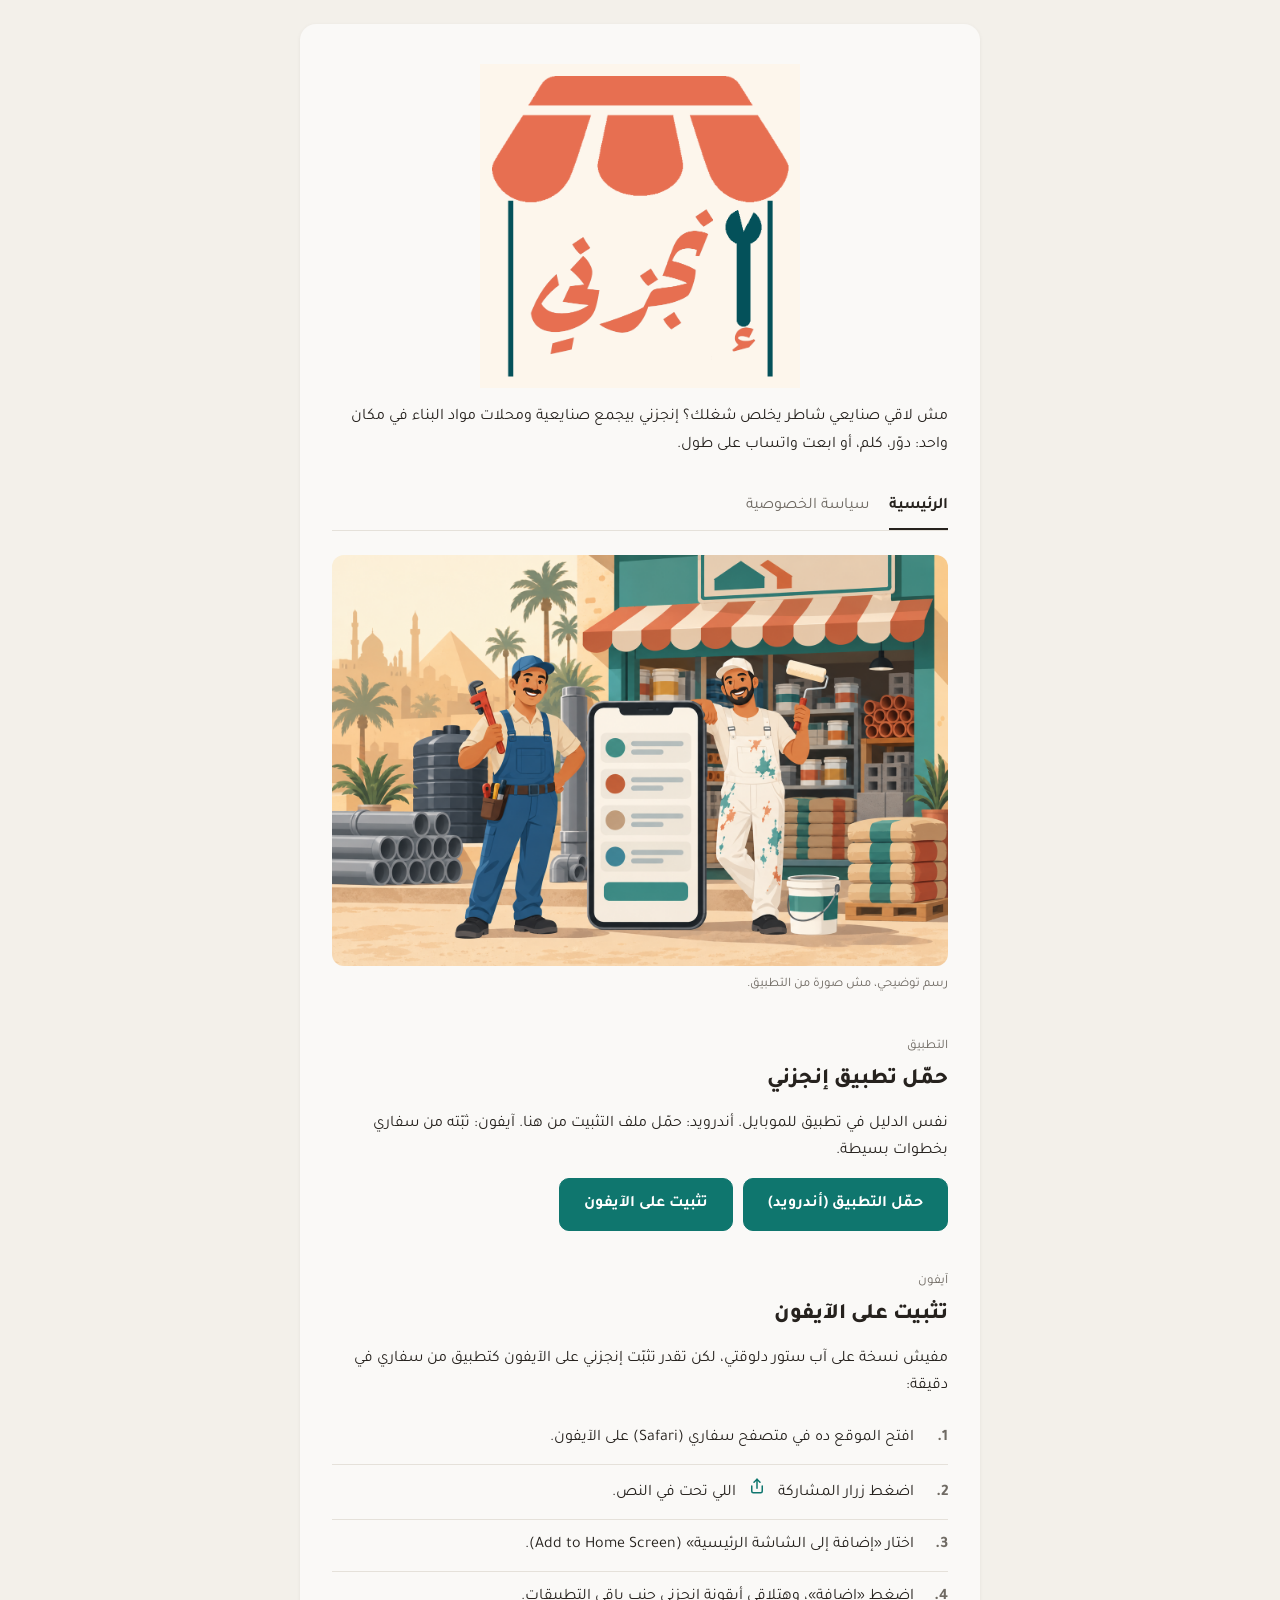
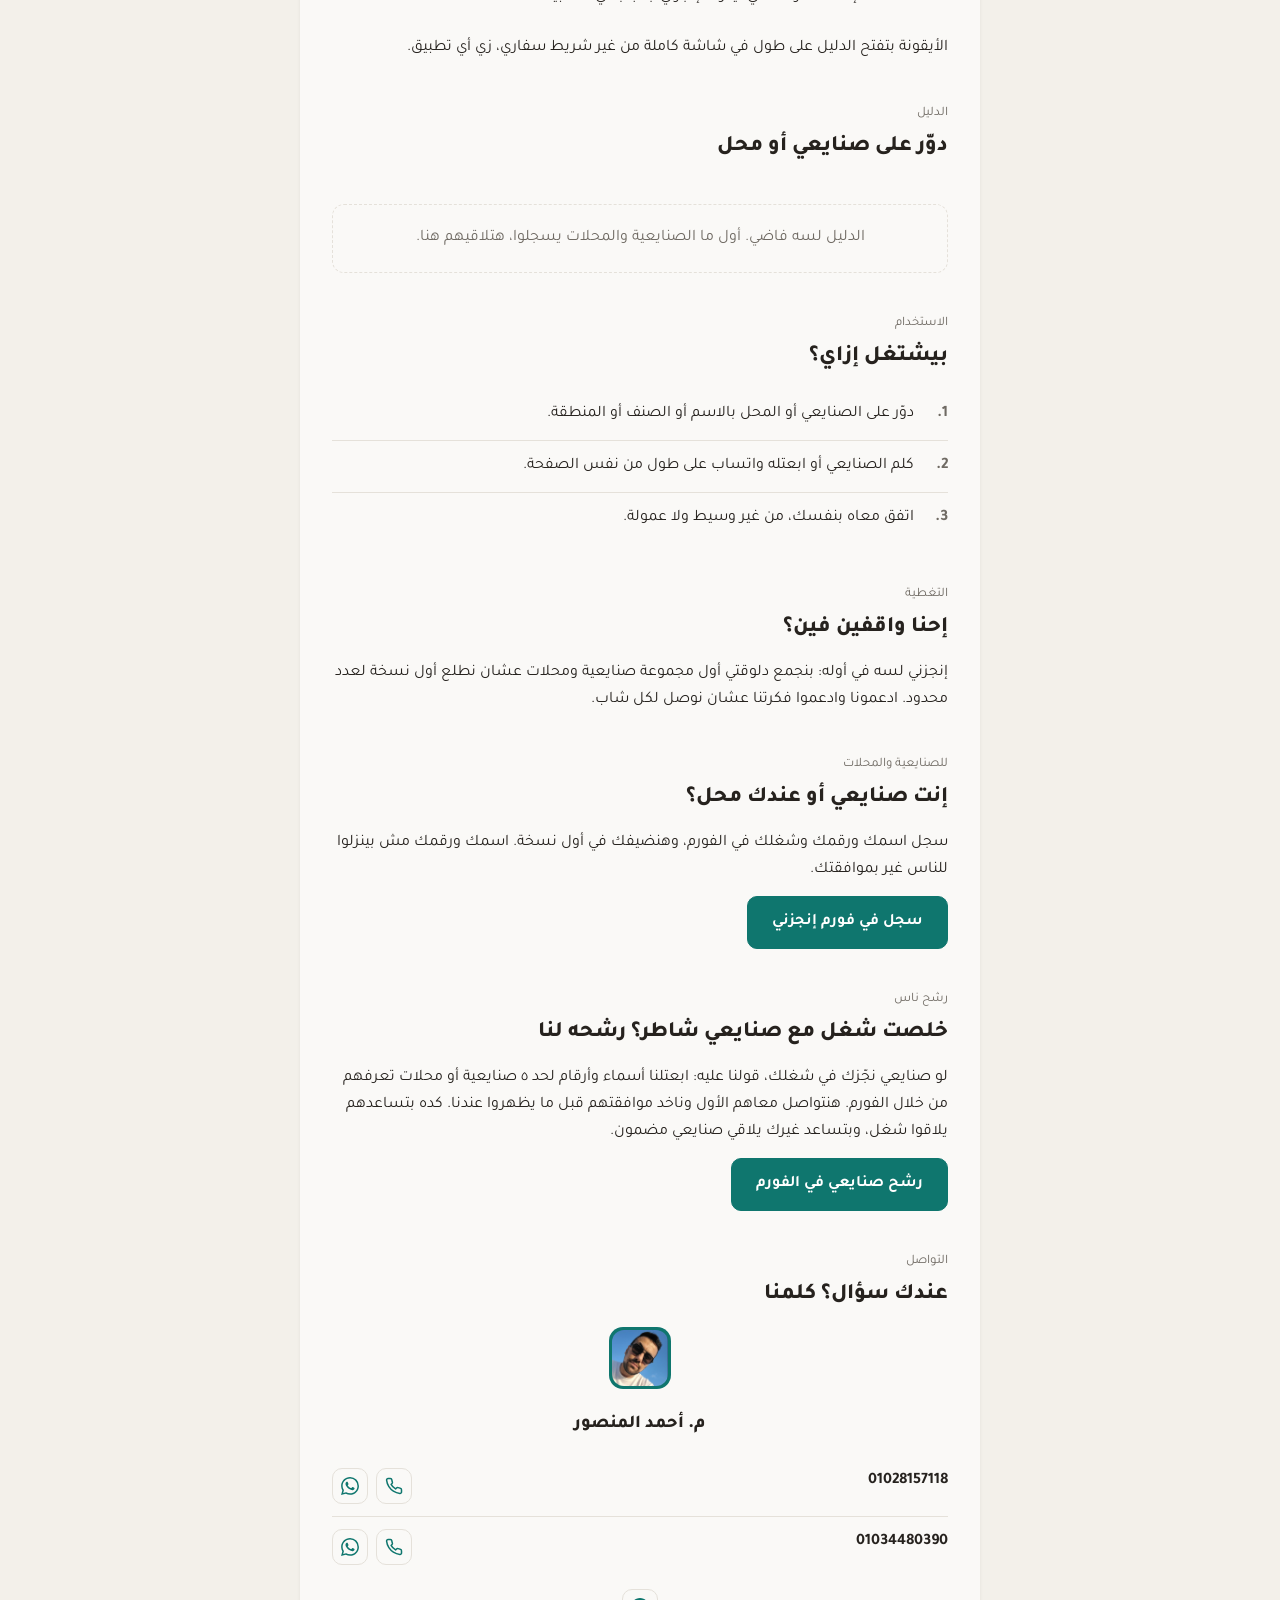
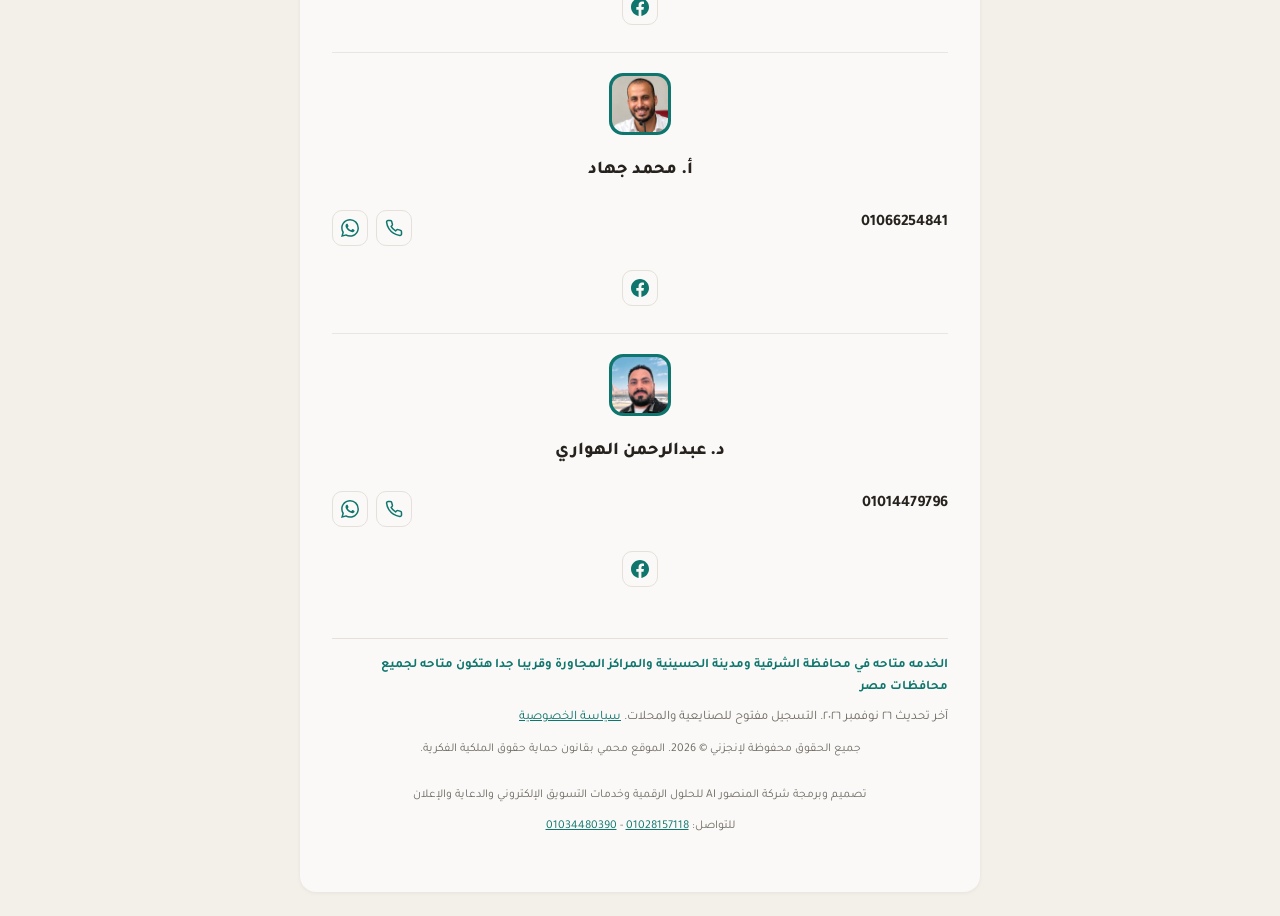
==== index.html @ d5aafbc3 "Update index.html" ====
<!DOCTYPE html>
<html lang="ar" dir="rtl">
<head>
<meta charset="utf-8">
<meta name="viewport" content="width=device-width, initial-scale=1">
<title>إنجزني: صنايعية ومحلات</title>
<meta name="description" content="مش لاقي صنايعي شاطر يخلص شغلك؟ إنجزني بيجمع صنايعية ومحلات مواد البناء في مكان واحد: دوّر، كلم، أو ابعت واتساب على طول.">
<meta name="theme-color" content="#0f766e">
<meta name="mobile-web-app-capable" content="yes">
<meta name="apple-mobile-web-app-capable" content="yes">
<meta name="apple-mobile-web-app-status-bar-style" content="black-translucent">
<meta name="apple-mobile-web-app-title" content="إنجزني">
<link rel="manifest" href="manifest.webmanifest">
<link rel="icon" type="image/png" href="icons/icon-192.png">
<link rel="apple-touch-icon" sizes="180x180" href="apple-touch-icon.png">
<link rel="apple-touch-icon" sizes="167x167" href="apple-touch-icon-167.png">
<link rel="preconnect" href="https://fonts.googleapis.com">
<link rel="preconnect" href="https://fonts.gstatic.com" crossorigin>
<link href="https://fonts.googleapis.com/css2?family=Tajawal:wght@400;700;800&display=swap" rel="stylesheet">
<link rel="stylesheet" href="style.css?v=18">
</head>
<body>
<div class="anj-shell">

    <header>
        <h1 class="anj-header-title"><img class="anj-header-logo" src="logo-header.png" alt="إنجزني" width="320"></h1>
        <p class="anj-intro">مش لاقي صنايعي شاطر يخلص شغلك؟ إنجزني بيجمع صنايعية ومحلات مواد البناء في مكان واحد: دوّر، كلم، أو ابعت واتساب على طول.</p>
    </header>

    <nav class="anj-nav" aria-label="صفحات التطبيق">
        <a href="index.html" aria-current="page">الرئيسية</a>
        <a href="privacy.html">سياسة الخصوصية</a>
    </nav>

    <img class="anj-hero" src="hero.png" alt="رسم توضيحي: صنايعي ومحل مواد بناء وجنبهم موبايل عليه قايمة">
    <p class="anj-caption">رسم توضيحي، مش صورة من التطبيق.</p>

    <section class="anj-group">
        <p class="anj-label">التطبيق</p>
        <h2 class="anj-heading">حمّل تطبيق إنجزني</h2>
        <p class="anj-p">نفس الدليل في تطبيق للموبايل. أندرويد: حمّل ملف التثبيت من هنا. آيفون: ثبّته من سفاري بخطوات بسيطة.</p>
        <p class="anj-p anj-app-btns"><a class="anj-btn anj-btn-primary" href="anjezny-v3.apk" download>حمّل التطبيق (أندرويد)</a>
        <a class="anj-btn anj-btn-primary" href="#ios-install">تثبيت على الآيفون</a></p>
    </section>

    <section class="anj-group" id="ios-install">
        <p class="anj-label">آيفون</p>
        <h2 class="anj-heading">تثبيت على الآيفون</h2>
        <p class="anj-p">مفيش نسخة على آب ستور دلوقتي، لكن تقدر تثبّت إنجزني على الآيفون كتطبيق من سفاري في دقيقة:</p>
        <ol class="anj-steps">
            <li>افتح الموقع ده في متصفح سفاري (Safari) على الآيفون.</li>
            <li>اضغط زرار المشاركة <svg class="anj-share-ic" viewBox="0 0 24 24" fill="none" stroke="currentColor" stroke-width="2" stroke-linecap="round" stroke-linejoin="round" aria-hidden="true"><path d="M12 3v12"/><path d="M8 7l4-4 4 4"/><path d="M5 12v7a2 2 0 0 0 2 2h10a2 2 0 0 0 2-2v-7"/></svg> اللي تحت في النص.</li>
            <li>اختار «إضافة إلى الشاشة الرئيسية» (Add to Home Screen).</li>
            <li>اضغط «إضافة»، وهتلاقي أيقونة إنجزني جنب باقي التطبيقات.</li>
        </ol>
        <p class="anj-p">الأيقونة بتفتح الدليل على طول في شاشة كاملة من غير شريط سفاري، زي أي تطبيق.</p>
    </section>

    <section class="anj-group" id="directory">
        <p class="anj-label">الدليل</p>
        <h2 class="anj-heading">دوّر على صنايعي أو محل</h2>
        <input id="anj-search" type="search" inputmode="search" autocomplete="off"
            placeholder="دوّر بالاسم أو الصنف أو المنطقة" aria-label="دوّر بالاسم أو الصنف أو المنطقة">
        <div class="anj-chips" id="anj-chips" role="group" aria-label="الصنف"></div>
        <p class="anj-count" id="anj-count"></p>
        <div class="anj-cards" id="anj-cards"></div>
        <p class="anj-empty" id="anj-empty" hidden>مفيش نتائج مطابقة. جرّب كلمة تانية، أو اختار «الكل» من الأصناف.</p>
    </section>

    <section class="anj-group">
        <p class="anj-label">الاستخدام</p>
        <h2 class="anj-heading">بيشتغل إزاي؟</h2>
        <ol class="anj-steps">
            <li>دوّر على الصنايعي أو المحل بالاسم أو الصنف أو المنطقة.</li>
            <li>كلم الصنايعي أو ابعتله واتساب على طول من نفس الصفحة.</li>
            <li>اتفق معاه بنفسك، من غير وسيط ولا عمولة.</li>
        </ol>
    </section>

    <section class="anj-group">
        <p class="anj-label">التغطية</p>
        <h2 class="anj-heading">إحنا واقفين فين؟</h2>
        <p class="anj-p">إنجزني لسه في أوله: بنجمع دلوقتي أول مجموعة صنايعية ومحلات عشان نطلع أول نسخة لعدد محدود. ادعمونا وادعموا فكرتنا عشان نوصل لكل شاب.</p>
    </section>

    <section class="anj-group">
        <p class="anj-label">للصنايعية والمحلات</p>
        <h2 class="anj-heading">إنت صنايعي أو عندك محل؟</h2>
        <p class="anj-p">سجل اسمك ورقمك وشغلك في الفورم، وهنضيفك في أول نسخة. اسمك ورقمك مش بينزلوا للناس غير بموافقتك.</p>
        <p class="anj-p"><a class="anj-btn anj-btn-primary" href="https://tally.so/r/OQ7gNA" target="_blank" rel="noopener">سجل في فورم إنجزني</a></p>
    </section>

    <section class="anj-group">
        <p class="anj-label">رشح ناس</p>
        <h2 class="anj-heading">خلصت شغل مع صنايعي شاطر؟ رشحه لنا</h2>
        <p class="anj-p">لو صنايعي نجّزك في شغلك، قولنا عليه: ابعتلنا أسماء وأرقام لحد ٥ صنايعية أو محلات تعرفهم من خلال الفورم. هنتواصل معاهم الأول وناخد موافقتهم قبل ما يظهروا عندنا. كده بتساعدهم يلاقوا شغل، وبتساعد غيرك يلاقي صنايعي مضمون.</p>
        <p class="anj-p"><a class="anj-btn anj-btn-primary" href="https://tally.so/r/OQ7gNA" target="_blank" rel="noopener">رشح صنايعي في الفورم</a></p>
    </section>

    <section class="anj-group">
        <p class="anj-label">التواصل</p>
        <h2 class="anj-heading">عندك سؤال؟ كلمنا</h2>
        <div class="anj-founder">
            <span class="anj-founder-frame"><img class="anj-founder-photo" src="founder-v7.jpg" alt="م. أحمد المنصور"></span>
            <p class="anj-founder-name">م. أحمد المنصور</p>
        </div>
        <div class="anj-facts">
            <div class="anj-fact-row"><span class="v">01028157118</span><span class="anj-contact-icons"><a class="anj-ic" href="tel:+201028157118" aria-label="اتصل على 01028157118"><svg viewBox="0 0 24 24" fill="none" stroke="currentColor" stroke-width="2" stroke-linecap="round" stroke-linejoin="round"><path d="M22 16.92v3a2 2 0 0 1-2.18 2 19.79 19.79 0 0 1-8.63-3.07 19.5 19.5 0 0 1-6-6 19.79 19.79 0 0 1-3.07-8.67A2 2 0 0 1 4.11 2h3a2 2 0 0 1 2 1.72 12.84 12.84 0 0 0 .7 2.81 2 2 0 0 1-.45 2.11L8.09 9.91a16 16 0 0 0 6 6l1.27-1.27a2 2 0 0 1 2.11-.45 12.84 12.84 0 0 0 2.81.7A2 2 0 0 1 22 16.92z"/></svg></a><a class="anj-ic" href="https://wa.me/201028157118" target="_blank" rel="noopener" aria-label="واتساب 01028157118"><svg viewBox="0 0 24 24" fill="currentColor"><path d="M17.472 14.382c-.297-.149-1.758-.867-2.03-.967-.273-.099-.471-.148-.67.15-.197.297-.767.966-.94 1.164-.173.199-.347.223-.644.075-.297-.15-1.255-.463-2.39-1.475-.883-.788-1.48-1.761-1.653-2.059-.173-.297-.018-.458.13-.606.134-.133.297-.347.446-.52.149-.174.198-.298.297-.497.1-.198.05-.371-.025-.52-.075-.149-.669-1.612-.916-2.207-.242-.579-.487-.5-.669-.51-.173-.008-.371-.01-.57-.01-.198 0-.52.074-.792.372-.272.297-1.04 1.016-1.04 2.479 0 1.462 1.065 2.875 1.213 3.074.149.198 2.096 3.2 5.077 4.487.709.306 1.262.489 1.694.625.712.227 1.36.195 1.871.118.571-.085 1.758-.719 2.006-1.413.248-.694.248-1.289.173-1.413-.074-.124-.272-.198-.57-.347m-5.421 7.403h-.004a9.87 9.87 0 01-5.031-1.378l-.361-.214-3.741.982.998-3.648-.235-.374a9.86 9.86 0 01-1.51-5.26c.001-5.45 4.436-9.884 9.888-9.884 2.64 0 5.122 1.03 6.988 2.898a9.825 9.825 0 012.893 6.994c-.003 5.45-4.437 9.884-9.885 9.884m8.413-18.297A11.815 11.815 0 0012.05 0C5.495 0 .16 5.335.157 11.892c0 2.096.547 4.142 1.588 5.945L.057 24l6.305-1.654a11.882 11.882 0 005.683 1.448h.005c6.554 0 11.89-5.335 11.893-11.893a11.821 11.821 0 00-3.48-8.413Z"/></svg></a></span></div>
            <div class="anj-fact-row"><span class="v">01034480390</span><span class="anj-contact-icons"><a class="anj-ic" href="tel:+201034480390" aria-label="اتصل على 01034480390"><svg viewBox="0 0 24 24" fill="none" stroke="currentColor" stroke-width="2" stroke-linecap="round" stroke-linejoin="round"><path d="M22 16.92v3a2 2 0 0 1-2.18 2 19.79 19.79 0 0 1-8.63-3.07 19.5 19.5 0 0 1-6-6 19.79 19.79 0 0 1-3.07-8.67A2 2 0 0 1 4.11 2h3a2 2 0 0 1 2 1.72 12.84 12.84 0 0 0 .7 2.81 2 2 0 0 1-.45 2.11L8.09 9.91a16 16 0 0 0 6 6l1.27-1.27a2 2 0 0 1 2.11-.45 12.84 12.84 0 0 0 2.81.7A2 2 0 0 1 22 16.92z"/></svg></a><a class="anj-ic" href="https://wa.me/201034480390" target="_blank" rel="noopener" aria-label="واتساب 01034480390"><svg viewBox="0 0 24 24" fill="currentColor"><path d="M17.472 14.382c-.297-.149-1.758-.867-2.03-.967-.273-.099-.471-.148-.67.15-.197.297-.767.966-.94 1.164-.173.199-.347.223-.644.075-.297-.15-1.255-.463-2.39-1.475-.883-.788-1.48-1.761-1.653-2.059-.173-.297-.018-.458.13-.606.134-.133.297-.347.446-.52.149-.174.198-.298.297-.497.1-.198.05-.371-.025-.52-.075-.149-.669-1.612-.916-2.207-.242-.579-.487-.5-.669-.51-.173-.008-.371-.01-.57-.01-.198 0-.52.074-.792.372-.272.297-1.04 1.016-1.04 2.479 0 1.462 1.065 2.875 1.213 3.074.149.198 2.096 3.2 5.077 4.487.709.306 1.262.489 1.694.625.712.227 1.36.195 1.871.118.571-.085 1.758-.719 2.006-1.413.248-.694.248-1.289.173-1.413-.074-.124-.272-.198-.57-.347m-5.421 7.403h-.004a9.87 9.87 0 01-5.031-1.378l-.361-.214-3.741.982.998-3.648-.235-.374a9.86 9.86 0 01-1.51-5.26c.001-5.45 4.436-9.884 9.888-9.884 2.64 0 5.122 1.03 6.988 2.898a9.825 9.825 0 012.893 6.994c-.003 5.45-4.437 9.884-9.885 9.884m8.413-18.297A11.815 11.815 0 0012.05 0C5.495 0 .16 5.335.157 11.892c0 2.096.547 4.142 1.588 5.945L.057 24l6.305-1.654a11.882 11.882 0 005.683 1.448h.005c6.554 0 11.89-5.335 11.893-11.893a11.821 11.821 0 00-3.48-8.413Z"/></svg></a></span></div>
        </div>
        <p class="anj-founder-fb"><a class="anj-ic" href="https://www.facebook.com/AHMEDMANSUOR2030" target="_blank" rel="noopener" aria-label="فيسبوك"><svg viewBox="0 0 24 24" fill="currentColor"><path d="M24 12.073c0-6.627-5.373-12-12-12s-12 5.373-12 12c0 5.99 4.388 10.954 10.125 11.854v-8.385H7.078v-3.47h3.047V9.43c0-3.007 1.792-4.669 4.533-4.669 1.312 0 2.686.235 2.686.235v2.953H15.83c-1.491 0-1.956.925-1.956 1.874v2.25h3.328l-.532 3.47h-2.796v8.385C19.612 23.027 24 18.062 24 12.073z"/></svg></a></p>
        <div class="anj-founder anj-founder-second">
            <span class="anj-founder-frame"><img class="anj-founder-photo" src="founder-gehad-v5.jpg" alt="أ. محمد جهاد"></span>
            <p class="anj-founder-name">أ. محمد جهاد</p>
            <div class="anj-facts">
            <div class="anj-fact-row"><span class="v">01066254841</span><span class="anj-contact-icons"><a class="anj-ic" href="tel:+201066254841" aria-label="اتصل على 01066254841"><svg viewBox="0 0 24 24" fill="none" stroke="currentColor" stroke-width="2" stroke-linecap="round" stroke-linejoin="round"><path d="M22 16.92v3a2 2 0 0 1-2.18 2 19.79 19.79 0 0 1-8.63-3.07 19.5 19.5 0 0 1-6-6 19.79 19.79 0 0 1-3.07-8.67A2 2 0 0 1 4.11 2h3a2 2 0 0 1 2 1.72 12.84 12.84 0 0 0 .7 2.81 2 2 0 0 1-.45 2.11L8.09 9.91a16 16 0 0 0 6 6l1.27-1.27a2 2 0 0 1 2.11-.45 12.84 12.84 0 0 0 2.81.7A2 2 0 0 1 22 16.92z"/></svg></a><a class="anj-ic" href="https://wa.me/201066254841" target="_blank" rel="noopener" aria-label="واتساب 01066254841"><svg viewBox="0 0 24 24" fill="currentColor"><path d="M17.472 14.382c-.297-.149-1.758-.867-2.03-.967-.273-.099-.471-.148-.67.15-.197.297-.767.966-.94 1.164-.173.199-.347.223-.644.075-.297-.15-1.255-.463-2.39-1.475-.883-.788-1.48-1.761-1.653-2.059-.173-.297-.018-.458.13-.606.134-.133.297-.347.446-.52.149-.174.198-.298.297-.497.1-.198.05-.371-.025-.52-.075-.149-.669-1.612-.916-2.207-.242-.579-.487-.5-.669-.51-.173-.008-.371-.01-.57-.01-.198 0-.52.074-.792.372-.272.297-1.04 1.016-1.04 2.479 0 1.462 1.065 2.875 1.213 3.074.149.198 2.096 3.2 5.077 4.487.709.306 1.262.489 1.694.625.712.227 1.36.195 1.871.118.571-.085 1.758-.719 2.006-1.413.248-.694.248-1.289.173-1.413-.074-.124-.272-.198-.57-.347m-5.421 7.403h-.004a9.87 9.87 0 01-5.031-1.378l-.361-.214-3.741.982.998-3.648-.235-.374a9.86 9.86 0 01-1.51-5.26c.001-5.45 4.436-9.884 9.888-9.884 2.64 0 5.122 1.03 6.988 2.898a9.825 9.825 0 012.893 6.994c-.003 5.45-4.437 9.884-9.885 9.884m8.413-18.297A11.815 11.815 0 0012.05 0C5.495 0 .16 5.335.157 11.892c0 2.096.547 4.142 1.588 5.945L.057 24l6.305-1.654a11.882 11.882 0 005.683 1.448h.005c6.554 0 11.89-5.335 11.893-11.893a11.821 11.821 0 00-3.48-8.413Z"/></svg></a></span></div>
            </div>
            <p class="anj-founder-fb"><a class="anj-ic" href="https://www.facebook.com/mhmd.jhad.714964" target="_blank" rel="noopener" aria-label="فيسبوك"><svg viewBox="0 0 24 24" fill="currentColor"><path d="M24 12.073c0-6.627-5.373-12-12-12s-12 5.373-12 12c0 5.99 4.388 10.954 10.125 11.854v-8.385H7.078v-3.47h3.047V9.43c0-3.007 1.792-4.669 4.533-4.669 1.312 0 2.686.235 2.686.235v2.953H15.83c-1.491 0-1.956.925-1.956 1.874v2.25h3.328l-.532 3.47h-2.796v8.385C19.612 23.027 24 18.062 24 12.073z"/></svg></a></p>
        </div>
        <div class="anj-founder anj-founder-second">
            <span class="anj-founder-frame"><img class="anj-founder-photo" src="founder-hawary-v1.jpg" alt="د. عبدالرحمن الهواري"></span>
            <p class="anj-founder-name">د. عبدالرحمن الهواري</p>
            <div class="anj-facts">
            <div class="anj-fact-row"><span class="v">01014479796</span><span class="anj-contact-icons"><a class="anj-ic" href="tel:+201014479796" aria-label="اتصل على 01014479796"><svg viewBox="0 0 24 24" fill="none" stroke="currentColor" stroke-width="2" stroke-linecap="round" stroke-linejoin="round"><path d="M22 16.92v3a2 2 0 0 1-2.18 2 19.79 19.79 0 0 1-8.63-3.07 19.5 19.5 0 0 1-6-6 19.79 19.79 0 0 1-3.07-8.67A2 2 0 0 1 4.11 2h3a2 2 0 0 1 2 1.72 12.84 12.84 0 0 0 .7 2.81 2 2 0 0 1-.45 2.11L8.09 9.91a16 16 0 0 0 6 6l1.27-1.27a2 2 0 0 1 2.11-.45 12.84 12.84 0 0 0 2.81.7A2 2 0 0 1 22 16.92z"/></svg></a><a class="anj-ic" href="https://wa.me/201014479796" target="_blank" rel="noopener" aria-label="واتساب 01014479796"><svg viewBox="0 0 24 24" fill="currentColor"><path d="M17.472 14.382c-.297-.149-1.758-.867-2.03-.967-.273-.099-.471-.148-.67.15-.197.297-.767.966-.94 1.164-.173.199-.347.223-.644.075-.297-.15-1.255-.463-2.39-1.475-.883-.788-1.48-1.761-1.653-2.059-.173-.297-.018-.458.13-.606.134-.133.297-.347.446-.52.149-.174.198-.298.297-.497.1-.198.05-.371-.025-.52-.075-.149-.669-1.612-.916-2.207-.242-.579-.487-.5-.669-.51-.173-.008-.371-.01-.57-.01-.198 0-.52.074-.792.372-.272.297-1.04 1.016-1.04 2.479 0 1.462 1.065 2.875 1.213 3.074.149.198 2.096 3.2 5.077 4.487.709.306 1.262.489 1.694.625.712.227 1.36.195 1.871.118.571-.085 1.758-.719 2.006-1.413.248-.694.248-1.289.173-1.413-.074-.124-.272-.198-.57-.347m-5.421 7.403h-.004a9.87 9.87 0 01-5.031-1.378l-.361-.214-3.741.982.998-3.648-.235-.374a9.86 9.86 0 01-1.51-5.26c.001-5.45 4.436-9.884 9.888-9.884 2.64 0 5.122 1.03 6.988 2.898a9.825 9.825 0 012.893 6.994c-.003 5.45-4.437 9.884-9.885 9.884m8.413-18.297A11.815 11.815 0 0012.05 0C5.495 0 .16 5.335.157 11.892c0 2.096.547 4.142 1.588 5.945L.057 24l6.305-1.654a11.882 11.882 0 005.683 1.448h.005c6.554 0 11.89-5.335 11.893-11.893a11.821 11.821 0 00-3.48-8.413Z"/></svg></a></span></div>
            </div>
            <p class="anj-founder-fb"><a class="anj-ic" href="https://www.facebook.com/khrpoush" target="_blank" rel="noopener" aria-label="فيسبوك"><svg viewBox="0 0 24 24" fill="currentColor"><path d="M24 12.073c0-6.627-5.373-12-12-12s-12 5.373-12 12c0 5.99 4.388 10.954 10.125 11.854v-8.385H7.078v-3.47h3.047V9.43c0-3.007 1.792-4.669 4.533-4.669 1.312 0 2.686.235 2.686.235v2.953H15.83c-1.491 0-1.956.925-1.956 1.874v2.25h3.328l-.532 3.47h-2.796v8.385C19.612 23.027 24 18.062 24 12.073z"/></svg></a></p>
        </div>
    </section>

    <footer class="anj-footer">
        <p class="anj-note">الخدمه متاحه في محافظة الشرقية ومدينة الحسينية والمراكز المجاورة وقريبا جدا هتكون متاحه لجميع محافظات مصر</p>
        آخر تحديث ٢٦ نوفمبر ٢٠٢٦. التسجيل مفتوح للصنايعية والمحلات.
        <a href="privacy.html">سياسة الخصوصية</a>
        <p class="anj-rights">جميع الحقوق محفوظة لإنجزني © 2026. الموقع محمي بقانون حماية حقوق الملكية الفكرية.</p>
        <p class="anj-rights anj-credit">تصميم وبرمجة شركة المنصور AI للحلول الرقمية وخدمات التسويق الإلكتروني والدعاية والإعلان</p>
        <p class="anj-rights">للتواصل: <a href="tel:+201028157118">01028157118</a> - <a href="tel:+201034480390">01034480390</a></p>
    </footer>

</div>
<script src="providers.js"></script>
<script src="app.js"></script>
</body>
</html>
---- style.css ----
:root {
    --teal: #0f766e;
    --teal-soft: #d9eeeb;
    --ink: #26221e;
    --ink-2: #6f6a63;
    --hairline: #e5e1da;
    --page: #faf9f7;
    --sand: #f3f0ea;
}

* { box-sizing: border-box; }

html, body { margin: 0; padding: 0; }

body {
    background: var(--sand);
    color: var(--ink);
    font-family: 'Tajawal', 'Segoe UI', Tahoma, Arial, sans-serif;
    line-height: 1.7;
}

.anj-shell {
    max-width: 680px;
    margin: 0 auto;
    background: var(--page);
    min-height: 100vh;
    padding: 28px 20px 40px;
}

@media (min-width: 768px) {
    .anj-shell { padding: 40px 32px 56px; border-radius: 16px; margin: 24px auto; box-shadow: 0 1px 4px rgba(0,0,0,.06); }
}

.anj-header-title {
    font-size: 34px;
    font-weight: 800;
    margin: 0;
}

.anj-header-logo {
    display: block;
    width: min(320px, 70vw);
    height: auto;
    margin-inline: auto;
}

.anj-founder {
    text-align: center;
    margin: 4px 0 16px;
}

.anj-founder-frame {
    display: inline-block;
    padding: 3px;
    background: var(--teal);
    border-radius: 14px;
}

.anj-founder-photo {
    display: block;
    width: 56px;
    height: 56px;
    object-fit: cover;
    object-position: center;
    border-radius: 12px;
}

.anj-founder-name {
    font-weight: 800;
    font-size: 18px;
    margin: 8px 0 0;
}

.anj-founder-title {
    font-size: 13px;
    color: var(--teal);
    font-weight: 700;
    margin: 2px 0 0;
}

.anj-founder-second {
    margin: 24px 0 0;
    padding-top: 20px;
    border-top: 1px solid rgba(0,0,0,.08);
}

.anj-founder-fb {
    text-align: center;
    margin: 12px 0 0;
}

.anj-fact {
    color: var(--teal);
    font-weight: 700;
    font-size: 14px;
    margin: 4px 0 0;
}

.anj-intro {
    color: var(--ink);
    font-size: 16px;
    margin: 16px 0 0;
}

.anj-nav {
    display: flex;
    flex-wrap: wrap;
    gap: 20px;
    border-bottom: 1px solid var(--hairline);
    margin-top: 24px;
}

.anj-nav a {
    padding: 10px 0;
    color: var(--ink-2);
    text-decoration: none;
    min-height: 44px;
    display: inline-flex;
    align-items: center;
}

.anj-nav a[aria-current="page"] {
    color: var(--ink);
    box-shadow: inset 0 -2px 0 var(--ink);
    font-weight: 700;
}

.anj-hero {
    margin: 24px 0 0;
    width: 100%;
    border-radius: 12px;
    display: block;
}

.anj-caption {
    color: var(--ink-2);
    font-size: 13px;
    margin: 8px 0 0;
}

.anj-group { margin-top: 40px; }

.anj-label {
    color: var(--ink-2);
    font-size: 13px;
    margin: 0;
}

.anj-heading {
    font-size: 22px;
    font-weight: 800;
    margin: 4px 0 12px;
}

.anj-p { margin: 12px 0; }

.anj-callout {
    border-inline-start: 3px solid var(--teal);
    background: var(--teal-soft);
    padding: 12px 16px;
    border-radius: 8px;
    margin: 12px 0 20px;
}

.anj-callout strong { display: block; margin-bottom: 4px; }

.anj-callout p { margin: 0; font-size: 14px; }

#anj-search {
    width: 100%;
    padding: 12px 16px;
    font-size: 16px;
    font-family: inherit;
    border: 1px solid var(--hairline);
    border-radius: 10px;
    background: #fff;
    color: var(--ink);
    min-height: 48px;
}

#anj-search:focus { outline: 2px solid var(--teal); outline-offset: 1px; }

.anj-chips {
    display: flex;
    flex-wrap: wrap;
    gap: 8px;
    margin: 14px 0 6px;
}

.anj-chip {
    font-family: inherit;
    font-size: 14px;
    padding: 8px 16px;
    min-height: 44px;
    border-radius: 999px;
    border: 1px solid var(--hairline);
    background: #fff;
    color: var(--ink);
    cursor: pointer;
}

.anj-chip.is-active {
    background: var(--teal);
    border-color: var(--teal);
    color: #fff;
    font-weight: 700;
}

.anj-count { color: var(--ink-2); font-size: 13px; margin: 4px 0 0; }

.anj-cards { display: grid; gap: 12px; margin-top: 12px; }

@media (min-width: 768px) { .anj-cards { grid-template-columns: 1fr 1fr; } }

.anj-card {
    border: 1px solid var(--hairline);
    border-radius: 12px;
    padding: 14px 16px;
    display: flex;
    flex-direction: column;
    gap: 6px;
    background: #fff;
}

.anj-card-meta { color: var(--ink-2); font-size: 14px; display: block; }

.anj-card-phone { color: var(--ink-2); font-size: 14px; text-align: end; }

.anj-card-actions { display: flex; gap: 8px; margin-top: 4px; flex-wrap: wrap; }

.anj-btn {
    display: inline-flex;
    align-items: center;
    justify-content: center;
    min-height: 44px;
    padding: 8px 18px;
    border-radius: 10px;
    border: 1px solid var(--hairline);
    background: #fff;
    color: var(--ink);
    text-decoration: none;
    font-size: 14px;
    font-weight: 700;
}

.anj-btn-wa { border-color: var(--teal); color: var(--teal); }

.anj-btn-primary {
    background: var(--teal);
    border-color: var(--teal);
    color: #fff;
    font-size: 16px;
    padding: 12px 24px;
}

.anj-app-btns { display: flex; gap: 10px; flex-wrap: wrap; }

.anj-share-ic { width: 18px; height: 18px; vertical-align: -3px; color: var(--teal); }

.anj-empty {
    border: 1px dashed var(--hairline);
    border-radius: 12px;
    padding: 20px;
    color: var(--ink-2);
    text-align: center;
    margin-top: 12px;
}

.anj-steps { margin: 12px 0; padding: 0; list-style: none; counter-reset: step; }

.anj-steps li {
    counter-increment: step;
    padding: 12px 0;
    border-bottom: 1px solid var(--hairline);
    display: flex;
    gap: 12px;
    align-items: baseline;
}

.anj-steps li:last-child { border-bottom: 0; }

.anj-steps li::before {
    content: counter(step) '.';
    color: var(--ink-2);
    font-weight: 700;
    min-width: 22px;
}

.anj-facts { margin: 12px 0; }

.anj-fact-row {
    display: flex;
    justify-content: space-between;
    gap: 16px;
    padding: 12px 0;
    border-bottom: 1px solid var(--hairline);
}

.anj-fact-row:last-child { border-bottom: 0; }

.anj-fact-row .k { color: var(--ink-2); }

.anj-fact-row .v { font-weight: 700; direction: ltr; }

.anj-bullets { padding-inline-start: 20px; margin: 12px 0; }

.anj-bullets li { margin: 8px 0; }

.anj-footer {
    margin-top: 48px;
    padding-top: 16px;
    border-top: 1px solid var(--hairline);
    color: var(--ink-2);
    font-size: 13px;
}

.anj-footer a { color: var(--teal); }

.anj-contact-icons { display: inline-flex; gap: 8px; align-items: center; }

.anj-ic {
    display: inline-flex;
    align-items: center;
    justify-content: center;
    width: 36px;
    height: 36px;
    border-radius: 10px;
    border: 1px solid var(--hairline);
    color: var(--teal);
    text-decoration: none;
}

.anj-ic svg { width: 18px; height: 18px; }

.anj-note { font-weight: 700; color: var(--teal); margin: 0 0 8px; }

.anj-rights { margin: 10px 0 0; font-size: 12px; text-align: center; }

.anj-credit { margin-top: 26px; }
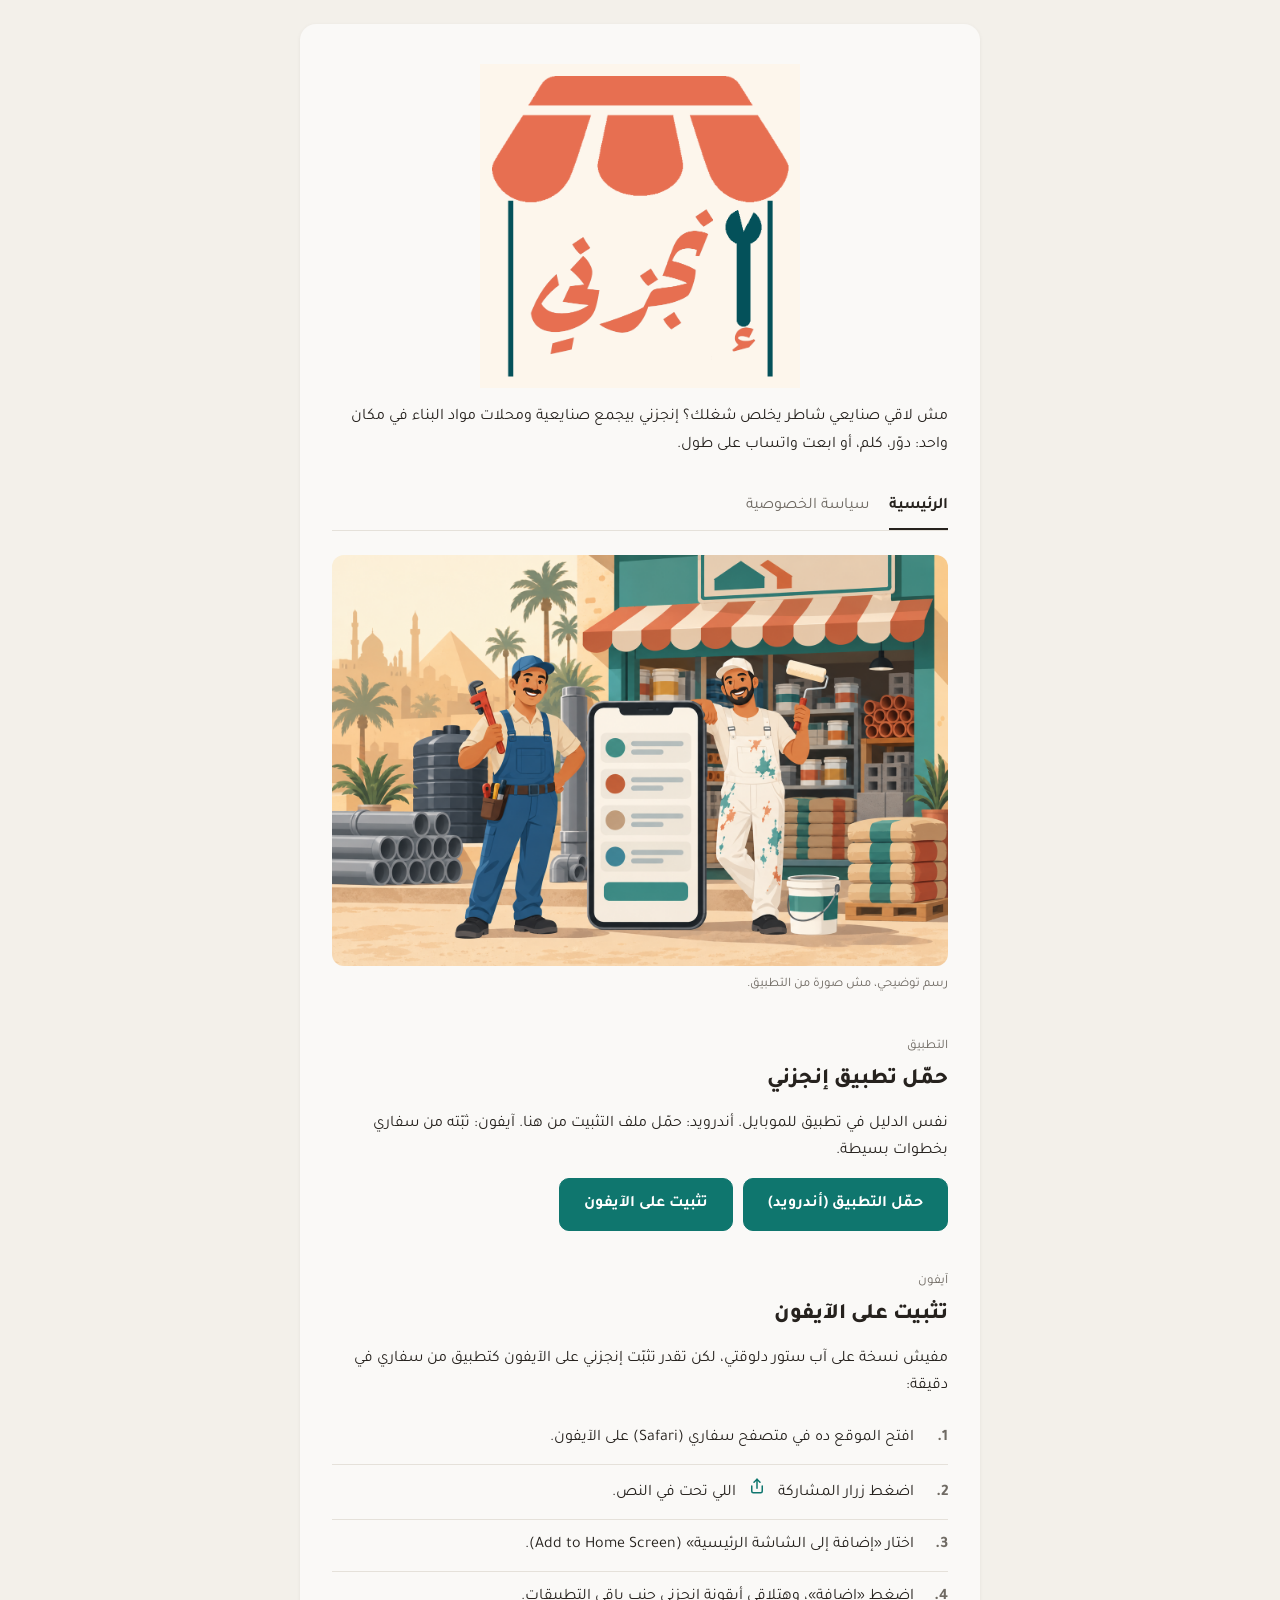
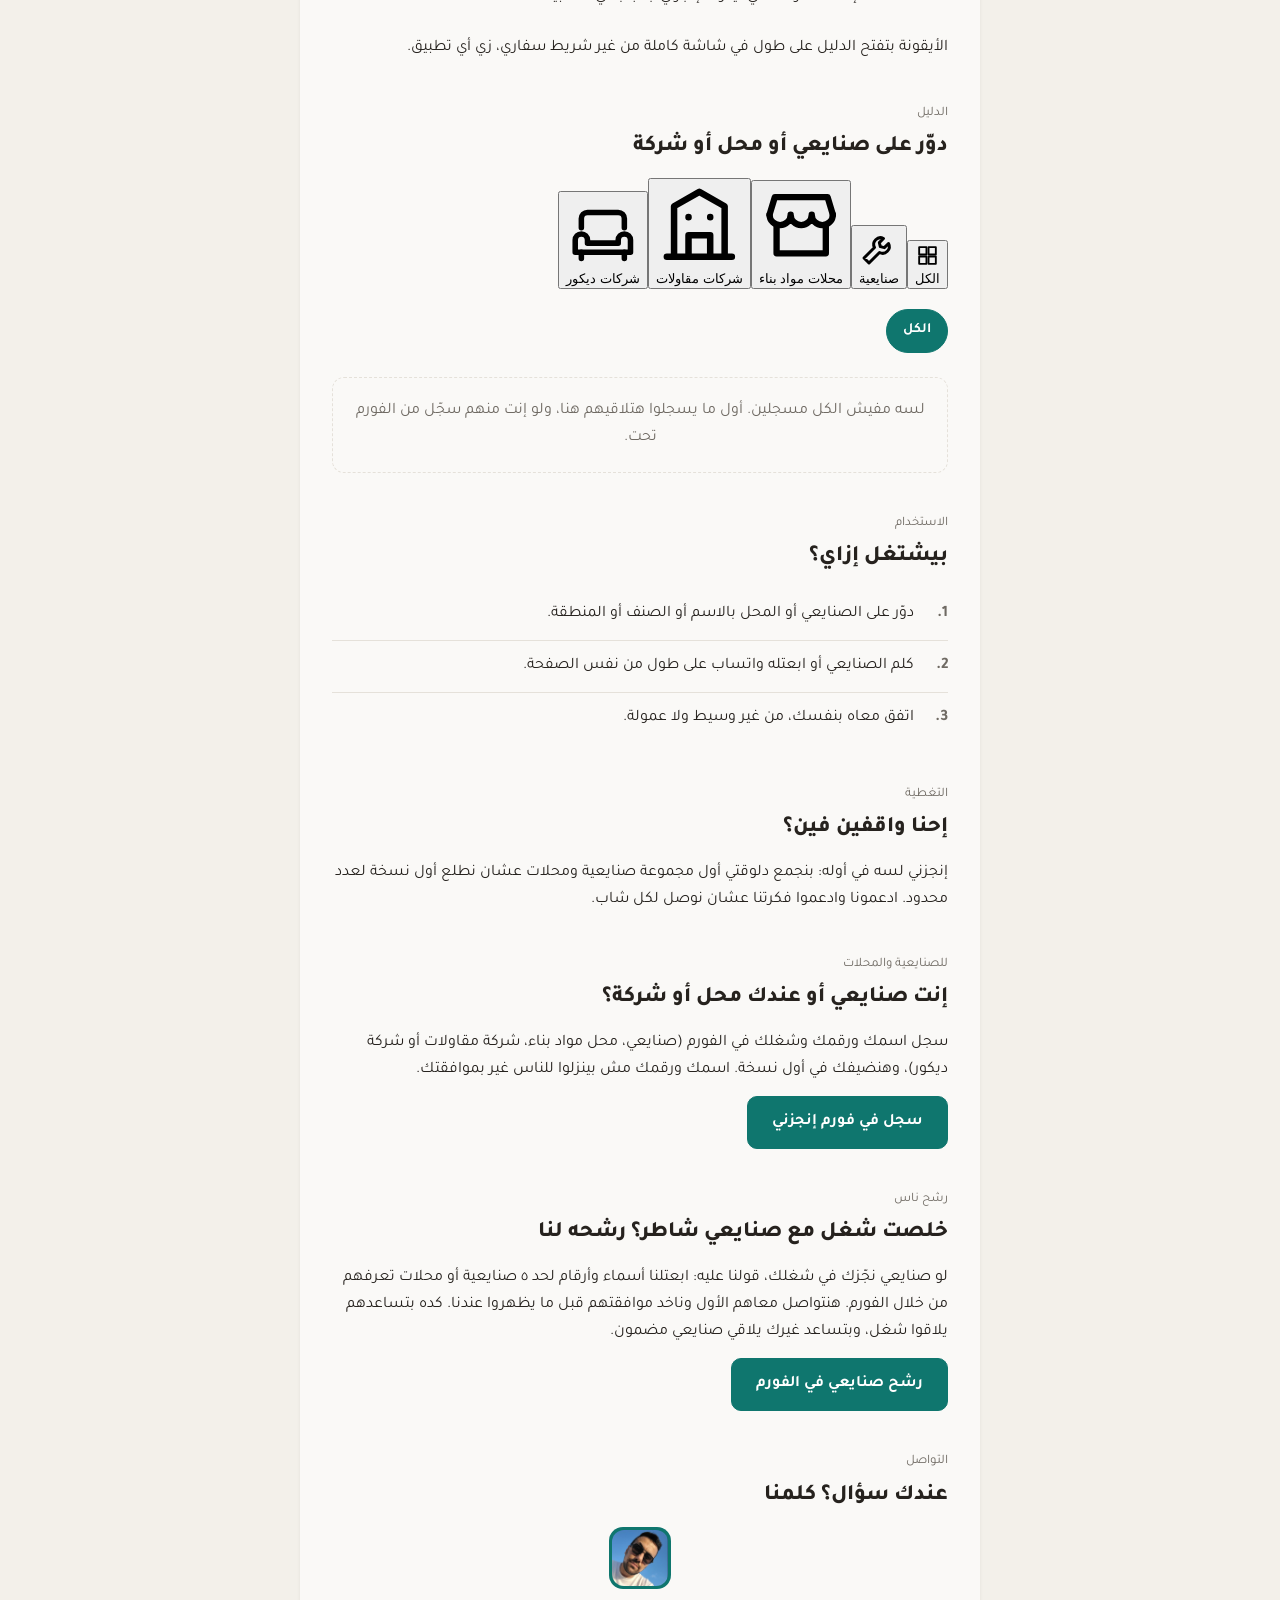
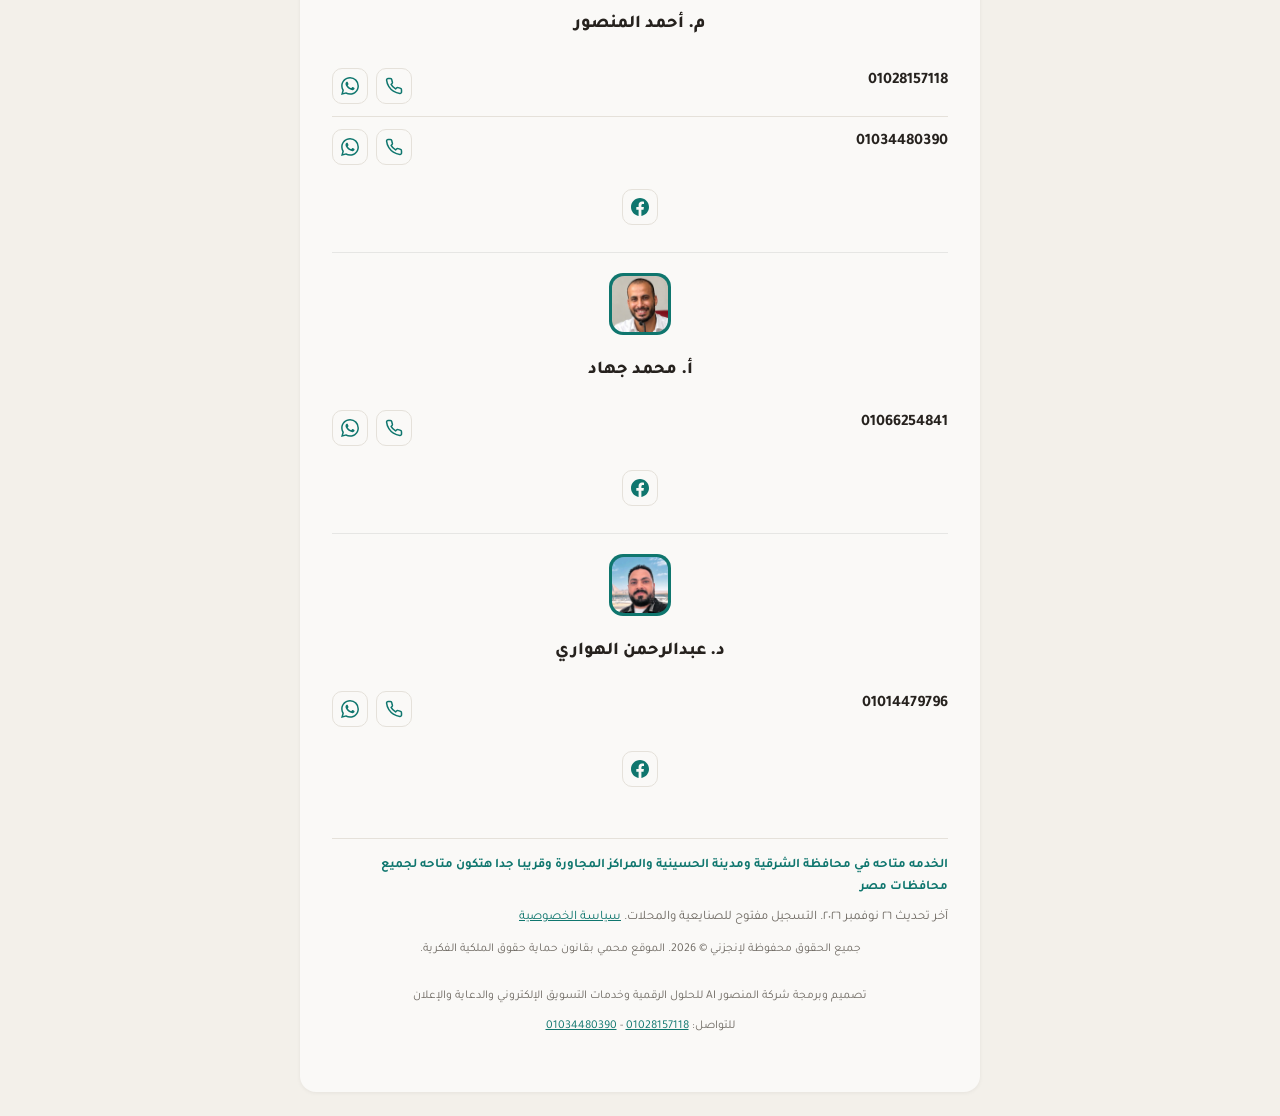
==== commit fcd483a6: "Update index.html" ====
--- a/index.html
+++ b/index.html
@@ -17,7 +17,7 @@
 <link rel="preconnect" href="https://fonts.googleapis.com">
 <link rel="preconnect" href="https://fonts.gstatic.com" crossorigin>
 <link href="https://fonts.googleapis.com/css2?family=Tajawal:wght@400;700;800&display=swap" rel="stylesheet">
-<link rel="stylesheet" href="style.css?v=18">
+<link rel="stylesheet" href="style.css?v=19">
 </head>
 <body>
 <div class="anj-shell">
@@ -39,7 +39,7 @@
         <p class="anj-label">التطبيق</p>
         <h2 class="anj-heading">حمّل تطبيق إنجزني</h2>
         <p class="anj-p">نفس الدليل في تطبيق للموبايل. أندرويد: حمّل ملف التثبيت من هنا. آيفون: ثبّته من سفاري بخطوات بسيطة.</p>
-        <p class="anj-p anj-app-btns"><a class="anj-btn anj-btn-primary" href="anjezny-v3.apk" download>حمّل التطبيق (أندرويد)</a>
+        <p class="anj-p anj-app-btns"><a class="anj-btn anj-btn-primary" href="anjezny.apk" download>حمّل التطبيق (أندرويد)</a>
         <a class="anj-btn anj-btn-primary" href="#ios-install">تثبيت على الآيفون</a></p>
     </section>
 
@@ -58,9 +58,10 @@
 
     <section class="anj-group" id="directory">
         <p class="anj-label">الدليل</p>
-        <h2 class="anj-heading">دوّر على صنايعي أو محل</h2>
+        <h2 class="anj-heading">دوّر على صنايعي أو محل أو شركة</h2>
         <input id="anj-search" type="search" inputmode="search" autocomplete="off"
             placeholder="دوّر بالاسم أو الصنف أو المنطقة" aria-label="دوّر بالاسم أو الصنف أو المنطقة">
+        <div class="anj-cats" id="anj-cats" role="group" aria-label="القسم"></div>
         <div class="anj-chips" id="anj-chips" role="group" aria-label="الصنف"></div>
         <p class="anj-count" id="anj-count"></p>
         <div class="anj-cards" id="anj-cards"></div>
@@ -85,8 +86,8 @@
 
     <section class="anj-group">
         <p class="anj-label">للصنايعية والمحلات</p>
-        <h2 class="anj-heading">إنت صنايعي أو عندك محل؟</h2>
-        <p class="anj-p">سجل اسمك ورقمك وشغلك في الفورم، وهنضيفك في أول نسخة. اسمك ورقمك مش بينزلوا للناس غير بموافقتك.</p>
+        <h2 class="anj-heading">إنت صنايعي أو عندك محل أو شركة؟</h2>
+        <p class="anj-p">سجل اسمك ورقمك وشغلك في الفورم (صنايعي، محل مواد بناء، شركة مقاولات أو شركة ديكور)، وهنضيفك في أول نسخة. اسمك ورقمك مش بينزلوا للناس غير بموافقتك.</p>
         <p class="anj-p"><a class="anj-btn anj-btn-primary" href="https://tally.so/r/OQ7gNA" target="_blank" rel="noopener">سجل في فورم إنجزني</a></p>
     </section>
 
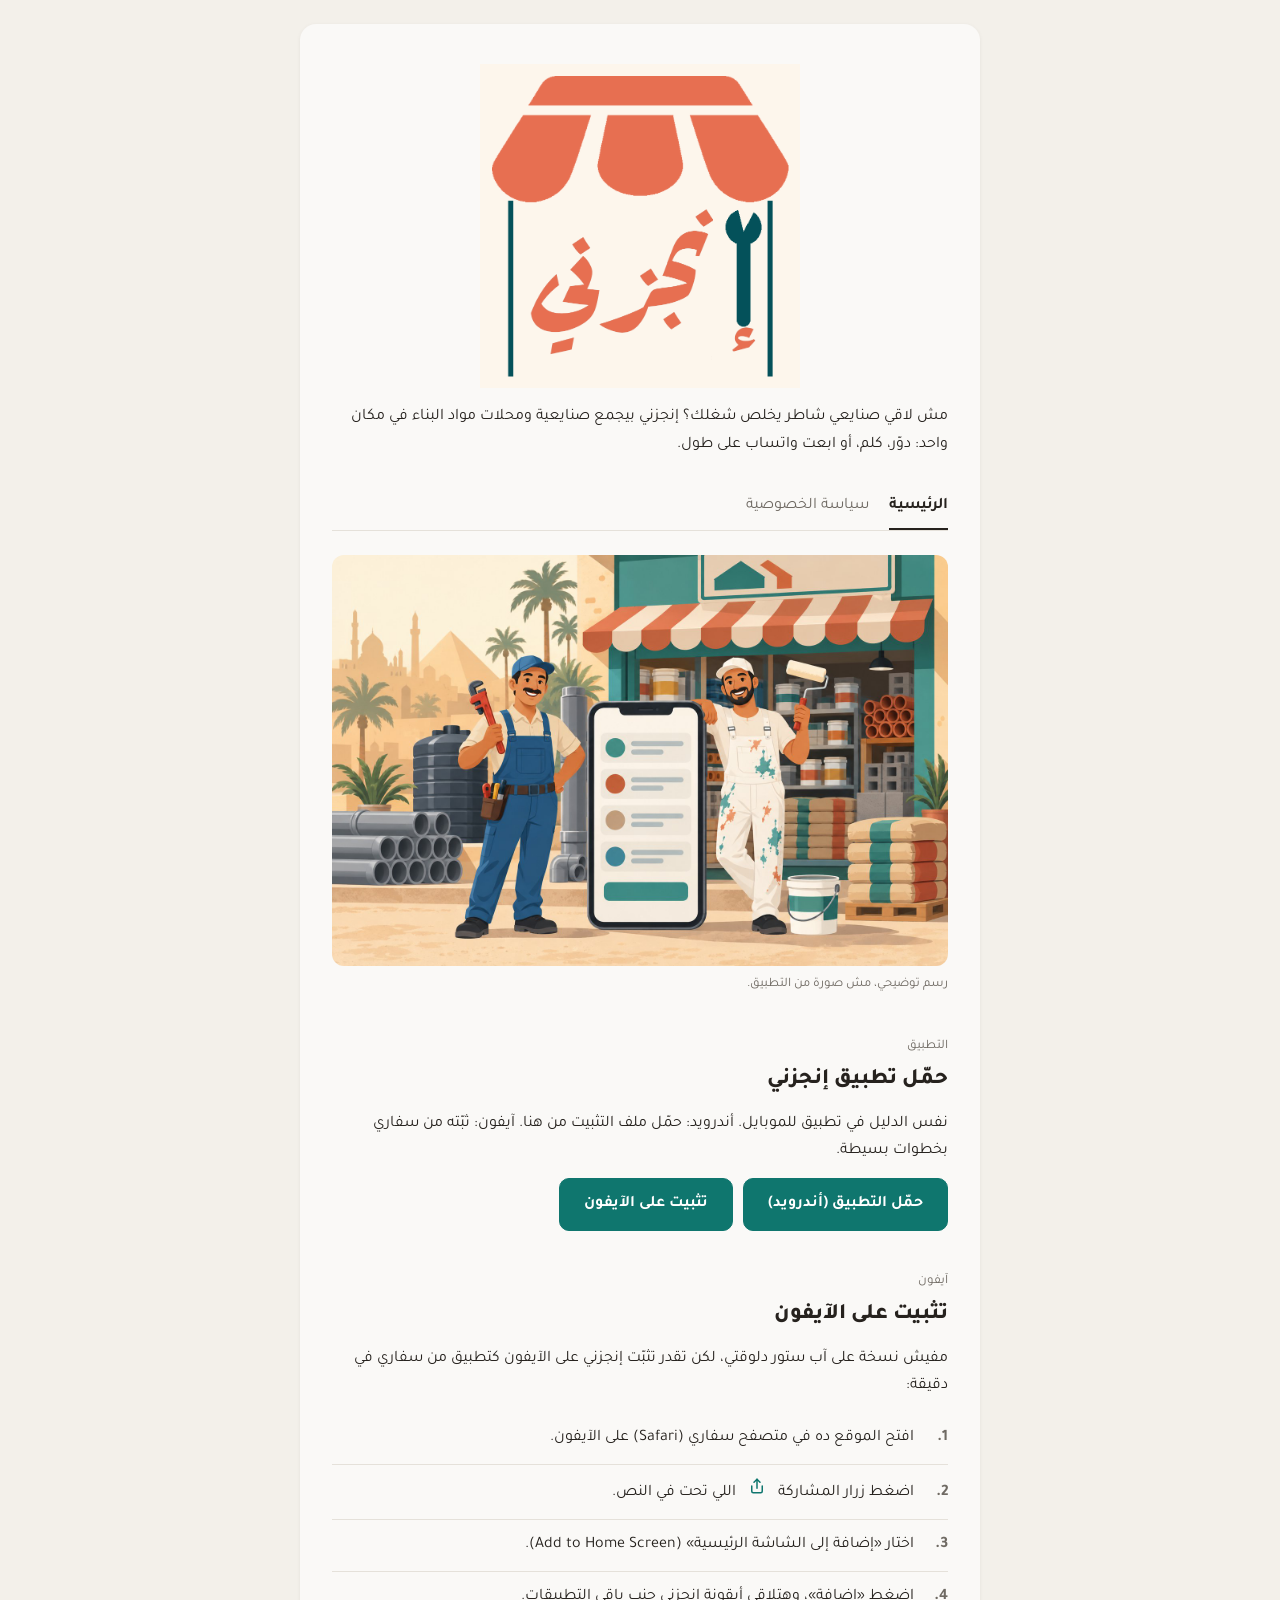
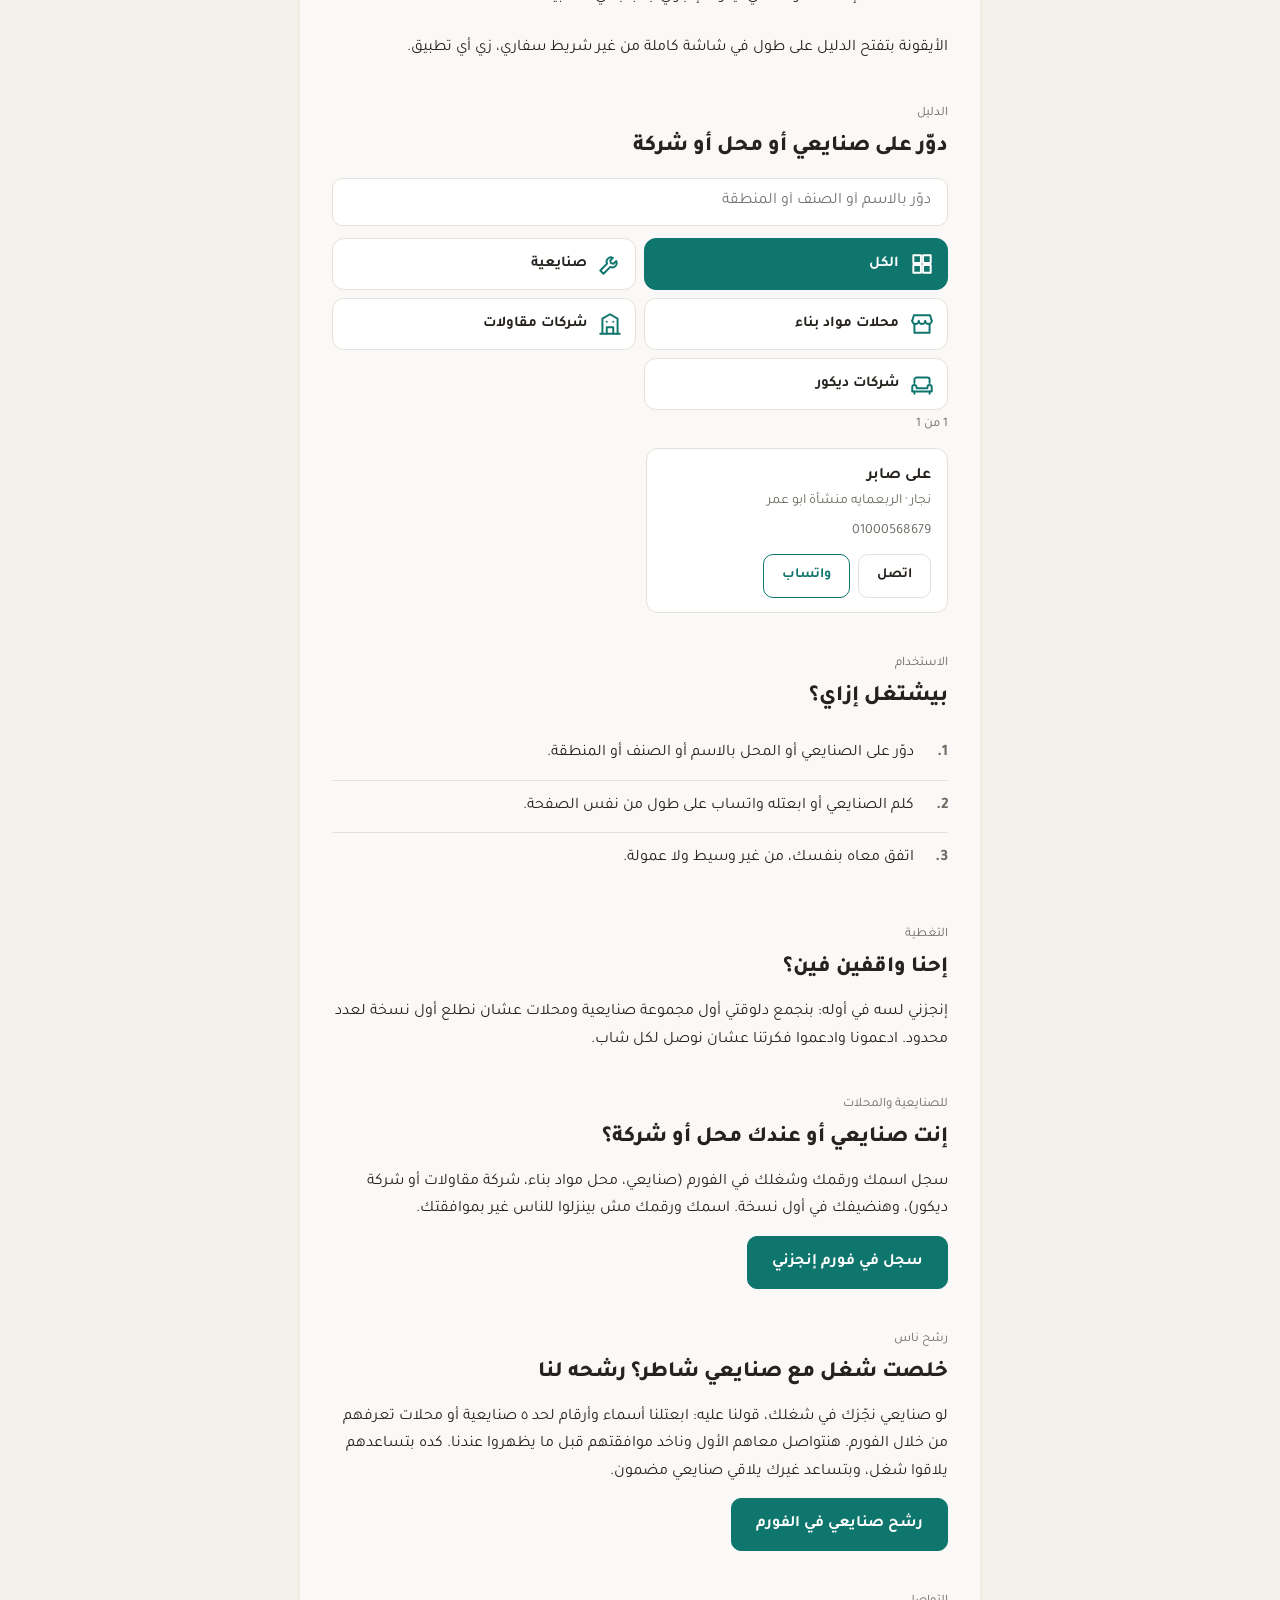
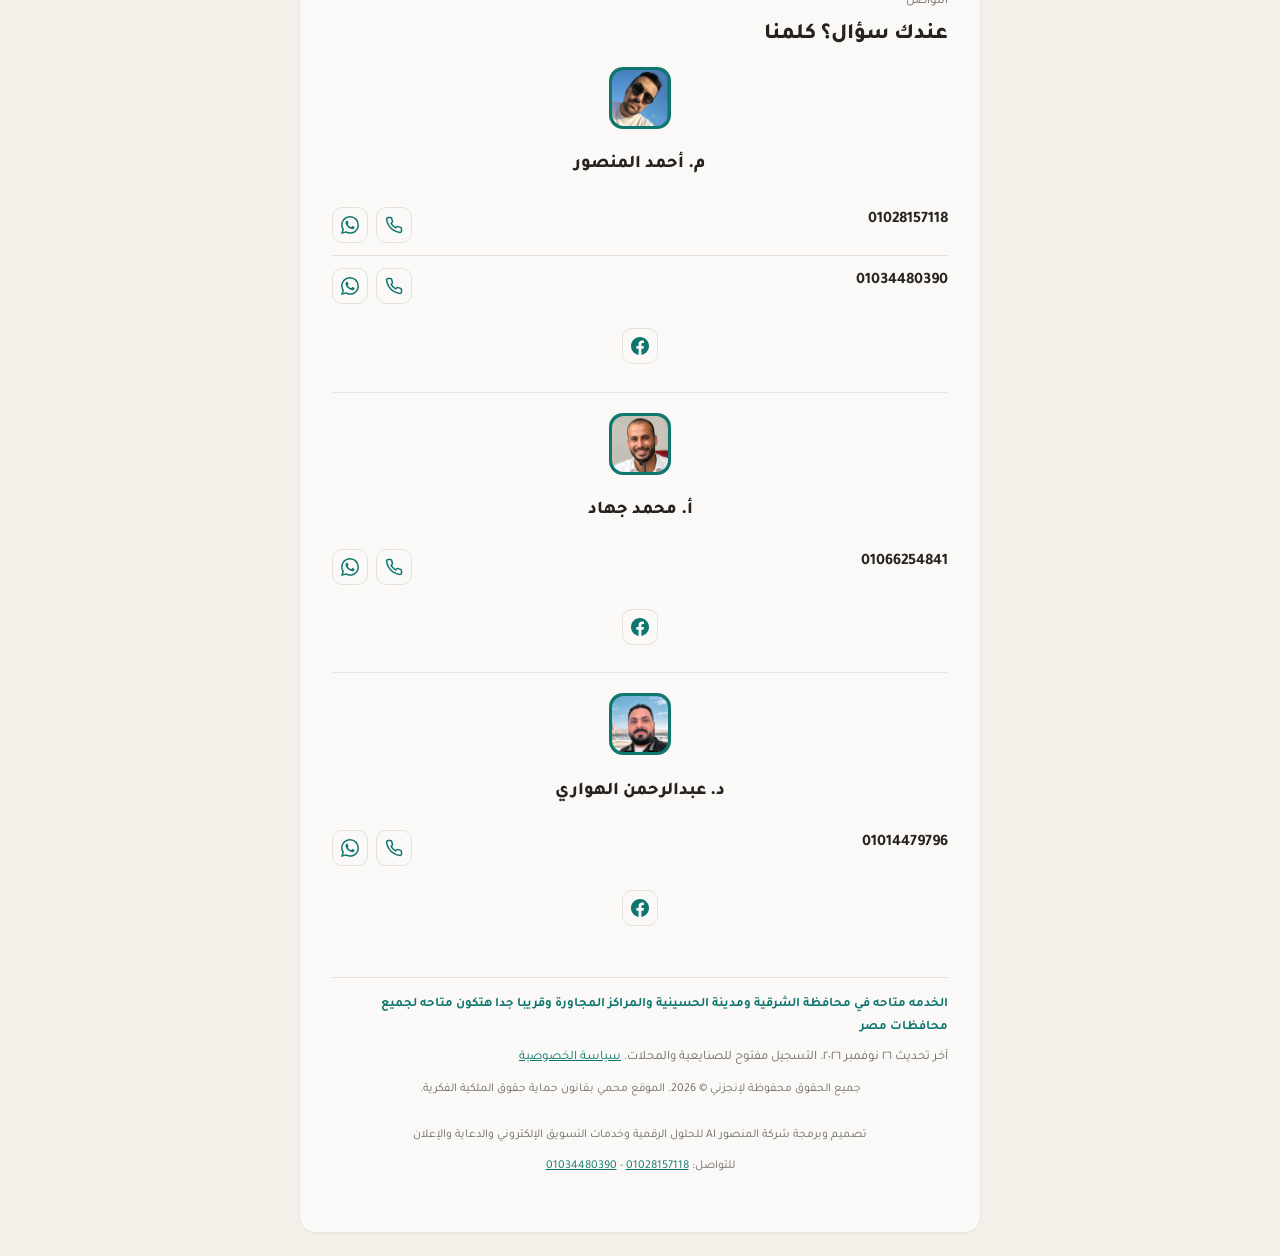
==== commit d8411fbe: "Update index.html" ====
--- a/index.html
+++ b/index.html
@@ -32,7 +32,7 @@
         <a href="privacy.html">سياسة الخصوصية</a>
     </nav>
 
-    <img class="anj-hero" src="hero.png" alt="رسم توضيحي: صنايعي ومحل مواد بناء وجنبهم موبايل عليه قايمة">
+    <img class="anj-hero" src="hero.jpg" alt="رسم توضيحي: صنايعي ومحل مواد بناء وجنبهم موبايل عليه قايمة">
     <p class="anj-caption">رسم توضيحي، مش صورة من التطبيق.</p>
 
     <section class="anj-group">
--- a/style.css
+++ b/style.css
@@ -337,3 +337,15 @@
 .anj-rights { margin: 10px 0 0; font-size: 12px; text-align: center; }
 
 .anj-credit { margin-top: 26px; }
+
+.anj-cats { display: grid; grid-template-columns: repeat(2, 1fr); gap: 8px; margin-top: 12px; }
+.anj-cat {
+    display: flex; align-items: center; gap: 10px;
+    min-height: 52px; padding: 8px 12px;
+    font: inherit; font-size: 15px; font-weight: 600; text-align: start;
+    border: 1px solid var(--hairline); border-radius: 12px;
+    background: #fff; color: var(--ink); cursor: pointer;
+}
+.anj-cat svg { width: 26px; height: 26px; flex: none; color: var(--teal); }
+.anj-cat.is-active { background: var(--teal); border-color: var(--teal); color: #fff; }
+.anj-cat.is-active svg { color: #fff; }
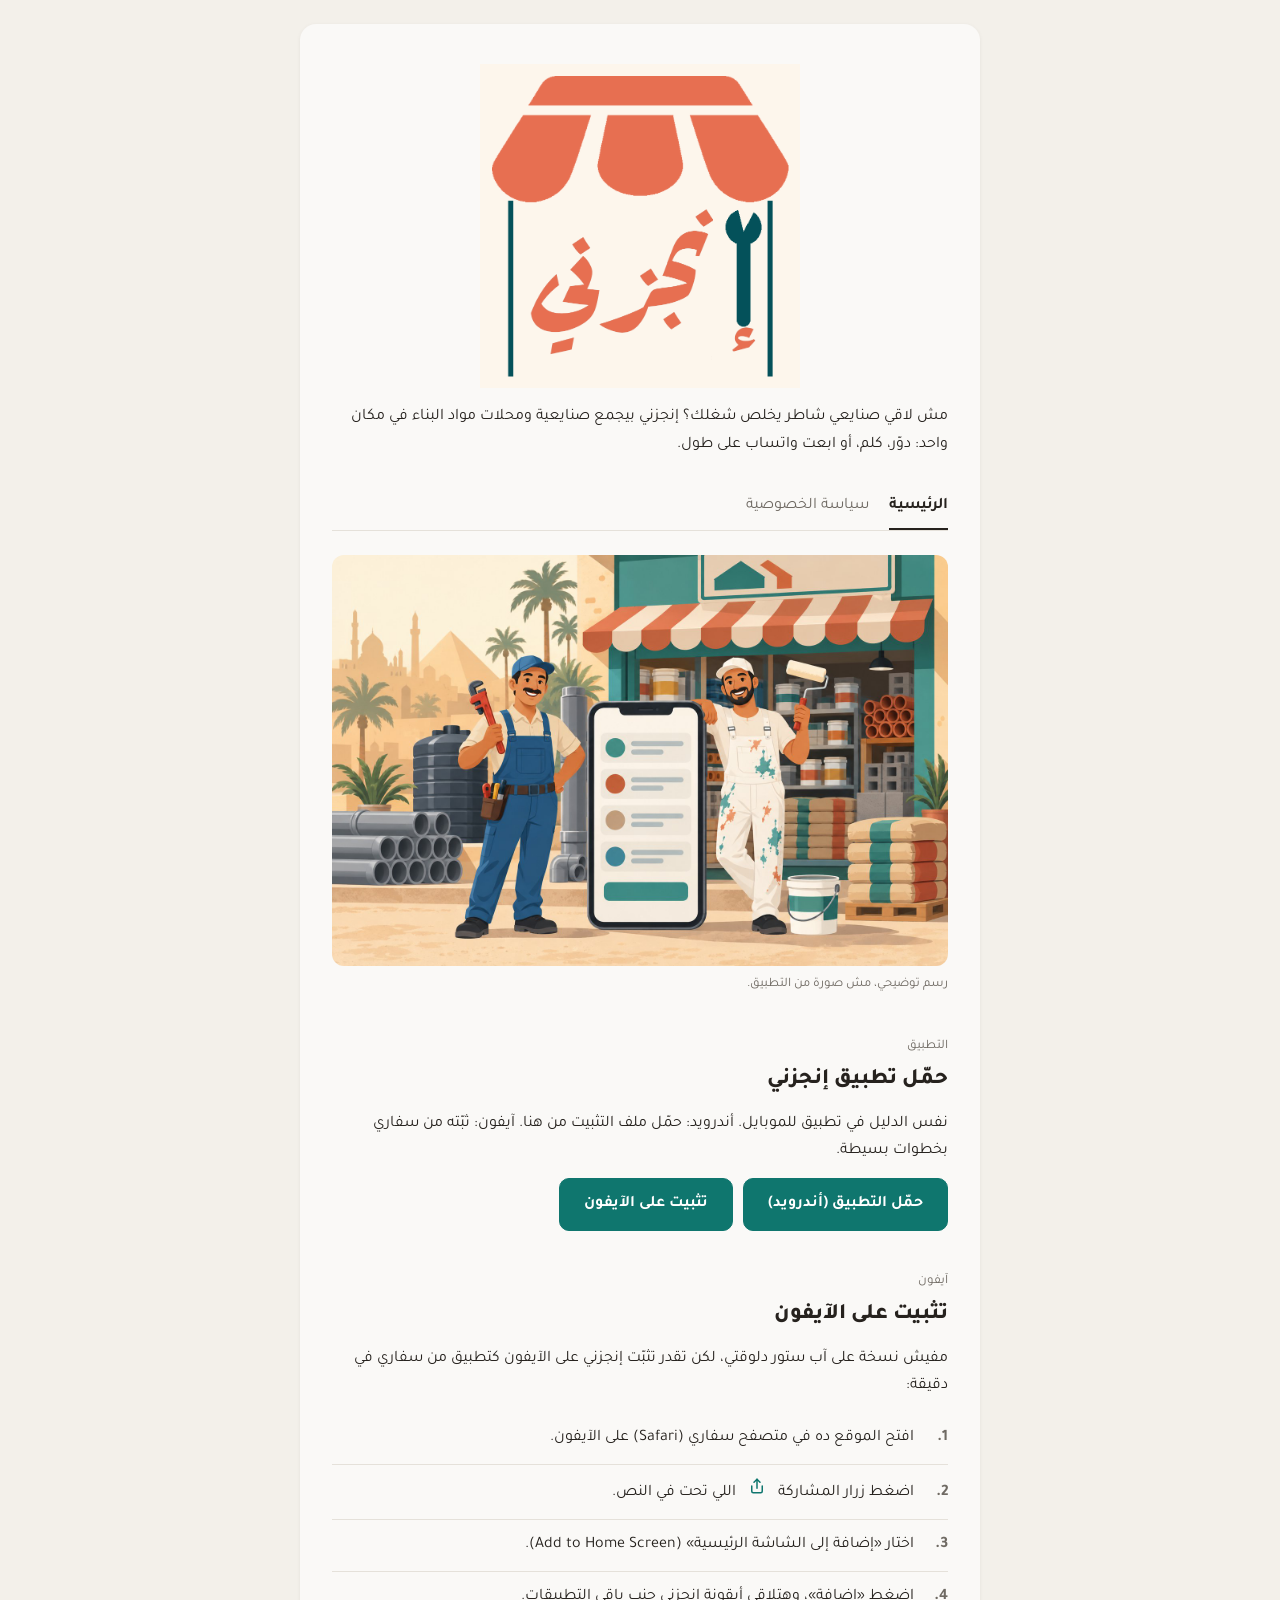
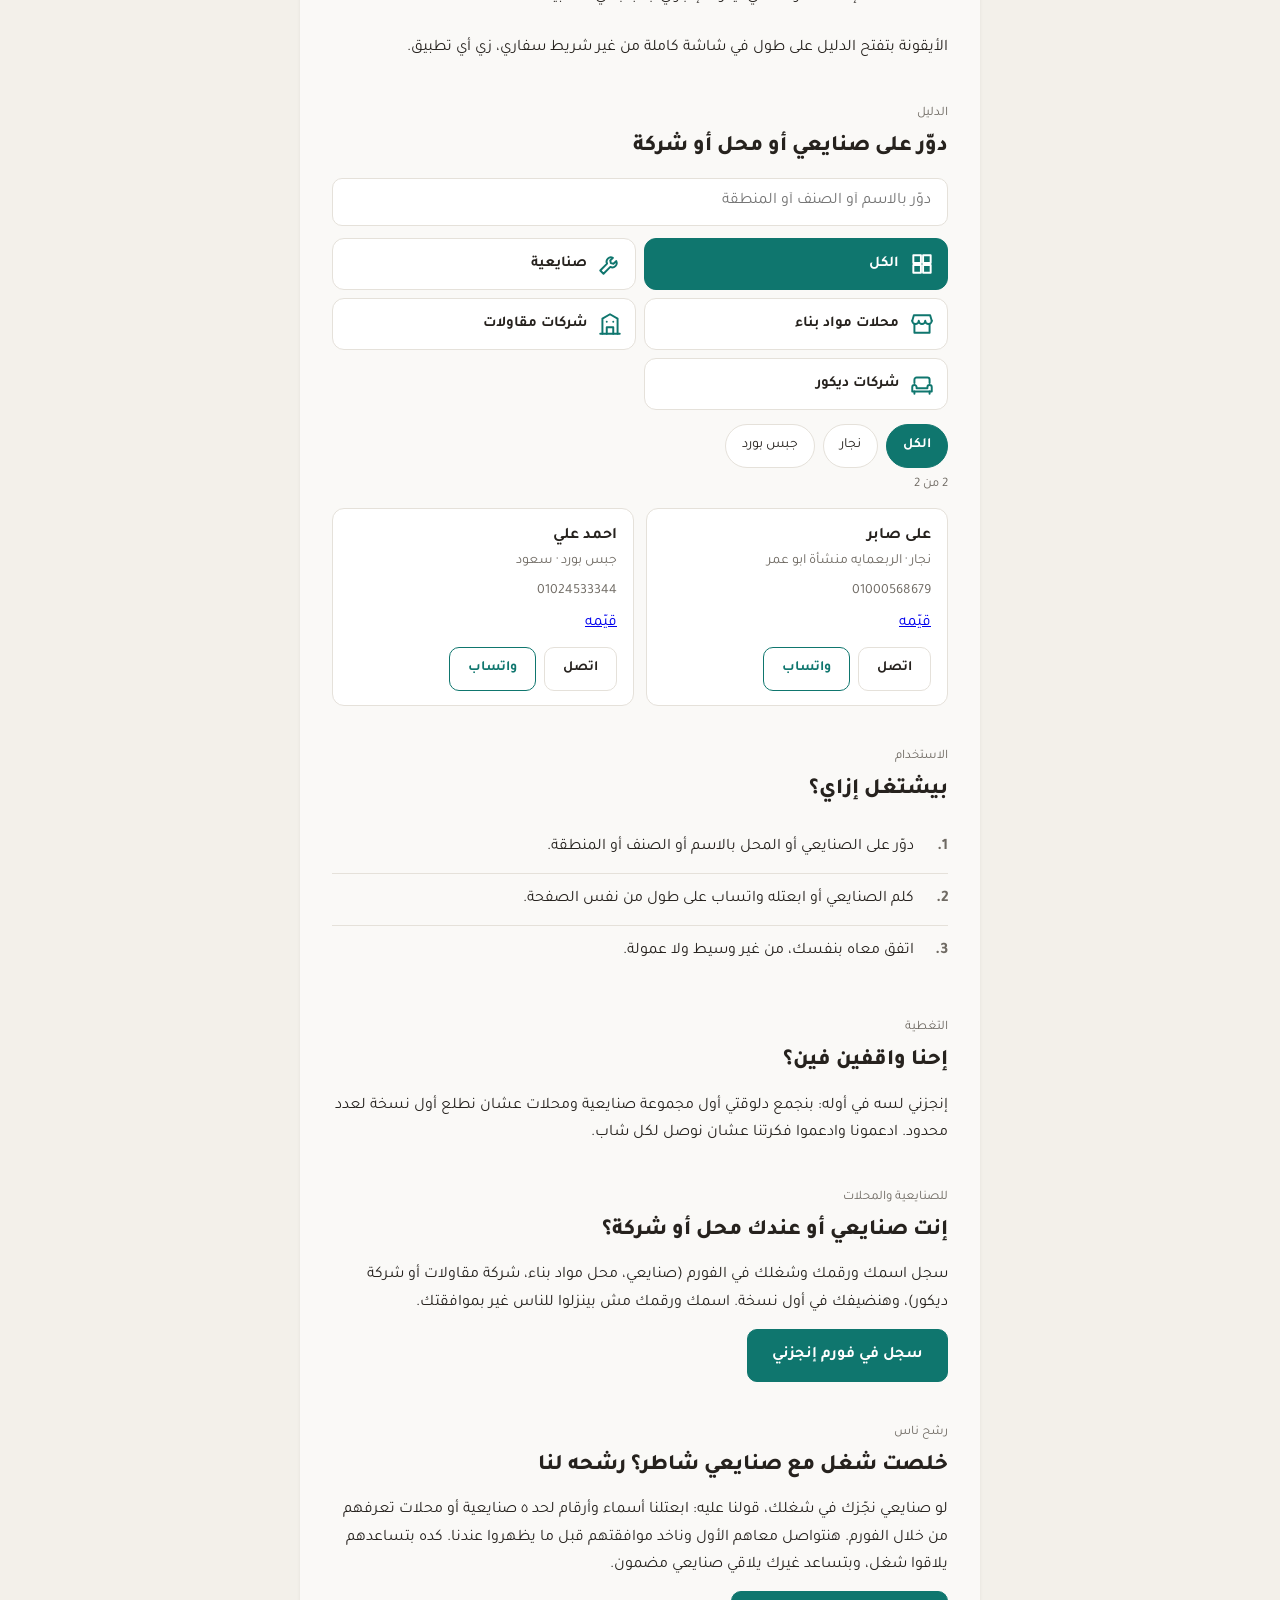
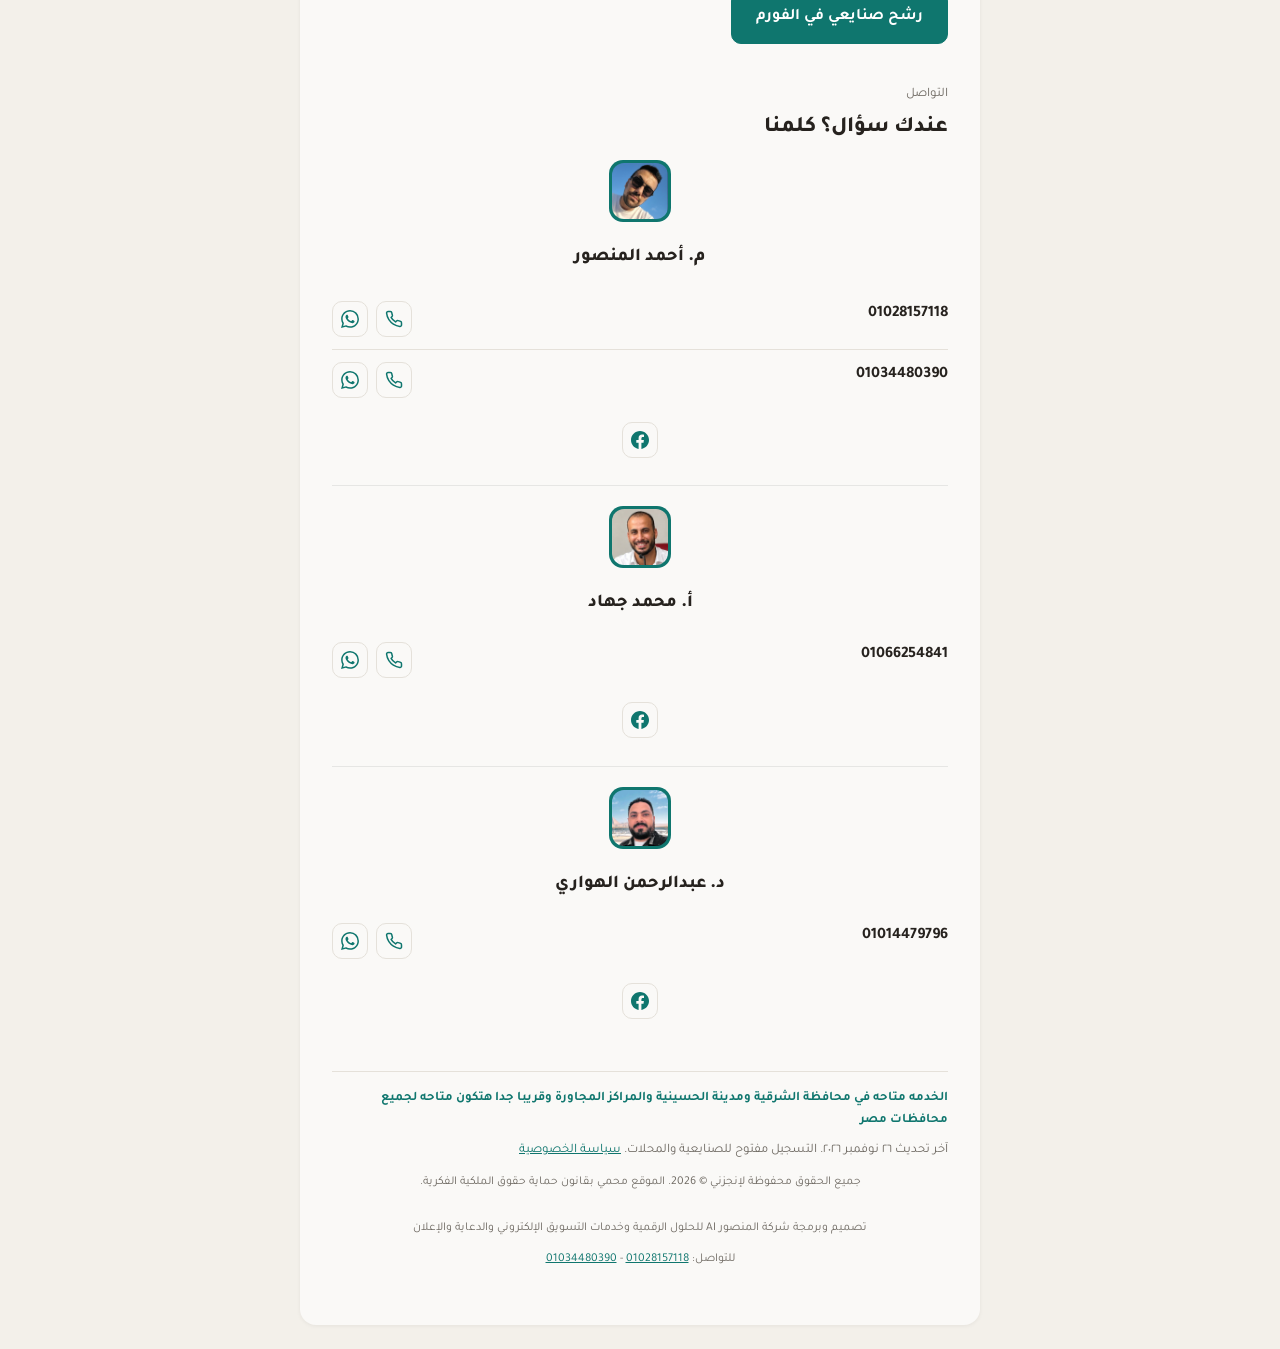
==== commit edac38e8: "Update index.html" ====
--- a/index.html
+++ b/index.html
@@ -17,7 +17,7 @@
 <link rel="preconnect" href="https://fonts.googleapis.com">
 <link rel="preconnect" href="https://fonts.gstatic.com" crossorigin>
 <link href="https://fonts.googleapis.com/css2?family=Tajawal:wght@400;700;800&display=swap" rel="stylesheet">
-<link rel="stylesheet" href="style.css?v=19">
+<link rel="stylesheet" href="style.css?v=20">
 </head>
 <body>
 <div class="anj-shell">
@@ -139,6 +139,7 @@
 
 </div>
 <script src="providers.js"></script>
+<script src="reviews.js"></script>
 <script src="app.js"></script>
 </body>
 </html>
